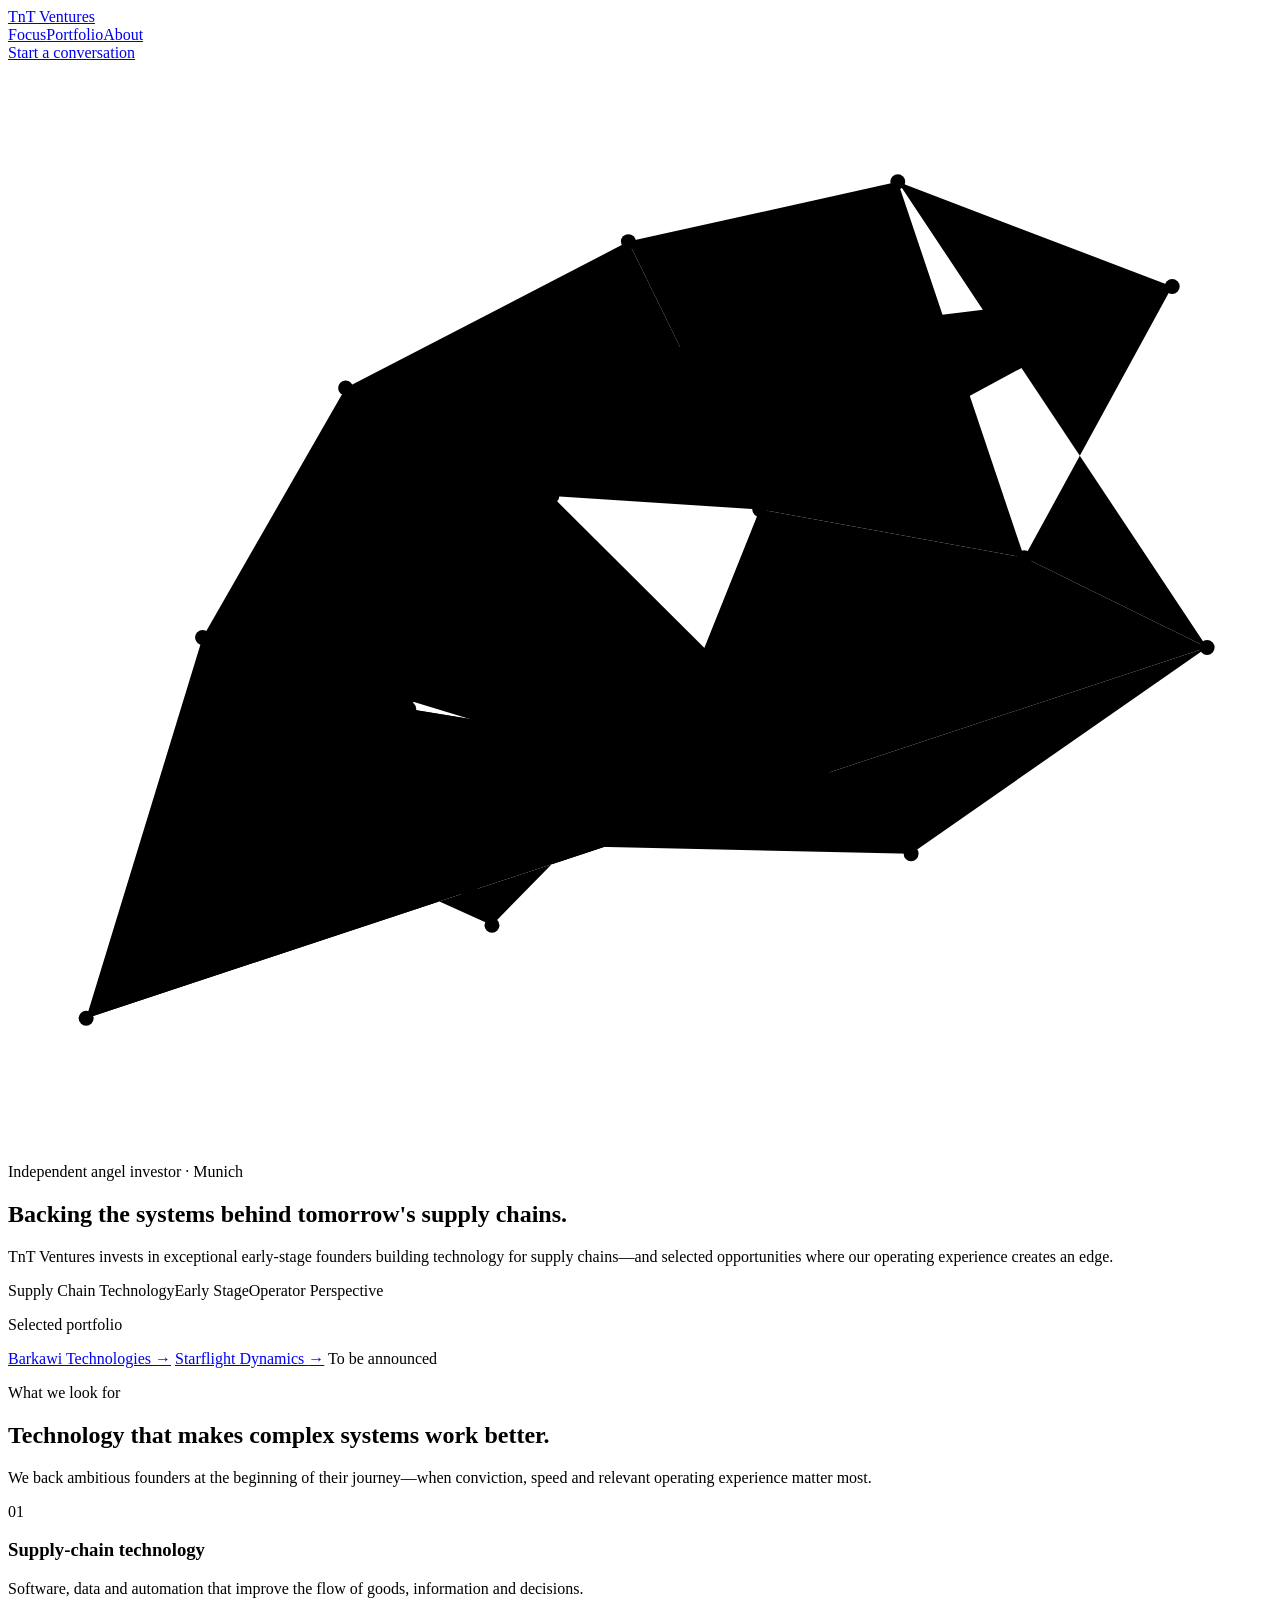
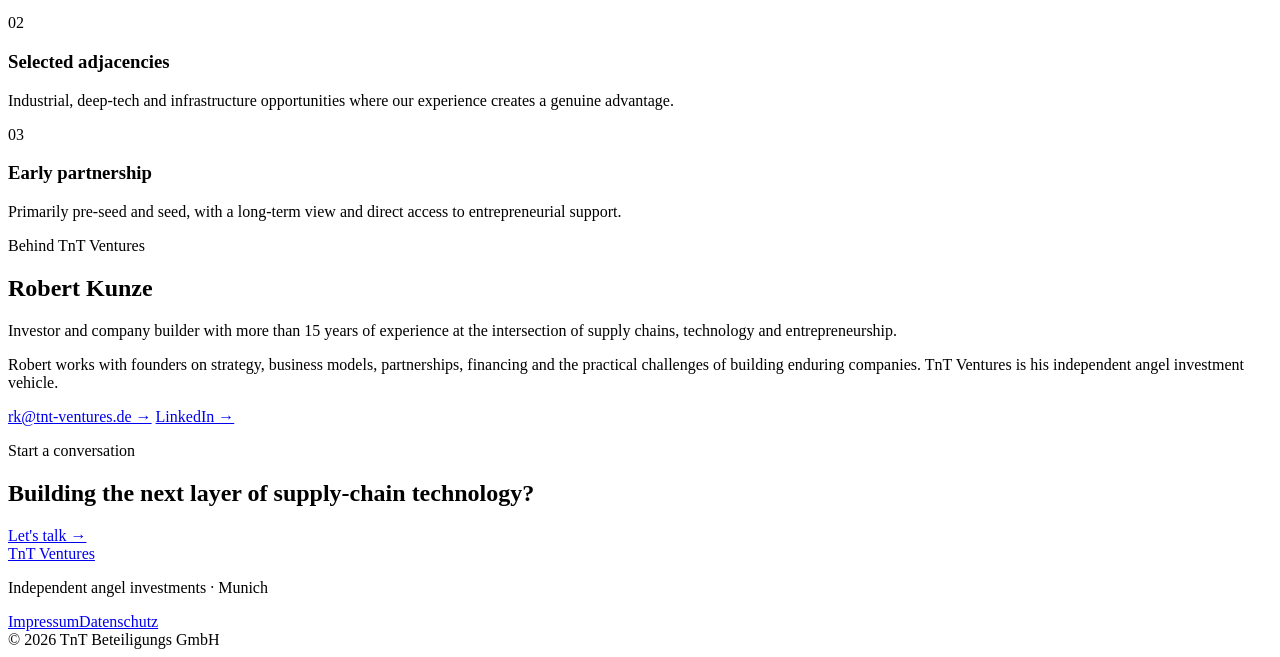
==== index.html @ 294f42b0 "Add index.html" ====
<!doctype html>
<html lang="en">
<head>
  <meta charset="utf-8">
  <meta name="viewport" content="width=device-width,initial-scale=1">
  <title>TnT Ventures | Supply Chain Technology Investments</title>
  <meta name="description" content="TnT Ventures is Robert Kunze's independent angel investment vehicle, backing early-stage founders in supply-chain technology and selected adjacent opportunities.">
  <link rel="canonical" href="https://tnt-ventures.de/">
  <link rel="stylesheet" href="styles.css">
</head>
<body>
<main>
  <header class="site-header">
    <a class="wordmark" href="#top">TnT Ventures</a>
    <nav aria-label="Primary navigation">
      <a href="#focus">Focus</a><a href="#portfolio">Portfolio</a><a href="#about">About</a>
    </nav>
    <a class="header-cta" href="mailto:rk@tnt-ventures.de">Start a conversation</a>
  </header>

  <section class="hero" id="top">
    <svg class="network" aria-hidden="true" viewBox="0 0 760 650" preserveAspectRatio="xMidYMid slice">
      <g class="network-lines">
        <path d="M47 575 178 468 291 519 394 414 543 476 721 352"/><path d="M47 575 117 346 241 389 394 414 452 269 611 298 721 352"/><path d="M117 346 203 196 327 261 241 389 291 519"/><path d="M203 196 373 108 452 269 327 261 394 414"/><path d="M373 108 535 72 611 298 452 269"/><path d="M535 72 700 135 611 298 721 352"/><path d="M178 468 241 389 394 414 543 476"/><path d="M203 196 452 269 700 135"/><path d="M117 346 327 261 543 476"/>
      </g>
      <g class="network-nodes">
        <circle cx="47" cy="575" r="4.5"/><circle cx="178" cy="468" r="4.5"/><circle cx="291" cy="519" r="4.5"/><circle cx="394" cy="414" r="4.5"/><circle cx="543" cy="476" r="4.5"/><circle cx="721" cy="352" r="4.5"/><circle cx="117" cy="346" r="4.5"/><circle cx="241" cy="389" r="4.5"/><circle cx="452" cy="269" r="4.5"/><circle cx="611" cy="298" r="4.5"/><circle cx="203" cy="196" r="4.5"/><circle cx="327" cy="261" r="4.5"/><circle cx="373" cy="108" r="4.5"/><circle cx="535" cy="72" r="4.5"/><circle cx="700" cy="135" r="4.5"/>
      </g>
    </svg>
    <div class="hero-copy">
      <p class="eyebrow">Independent angel investor · Munich</p>
      <h1>Backing the systems behind tomorrow's supply chains.</h1>
      <p class="hero-intro">TnT Ventures invests in exceptional early-stage founders building technology for supply chains—and selected opportunities where our operating experience creates an edge.</p>
      <div class="proof-row"><span>Supply Chain Technology</span><span>Early Stage</span><span>Operator Perspective</span></div>
    </div>
  </section>

  <section class="portfolio-strip" id="portfolio">
    <p class="section-kicker">Selected portfolio</p>
    <div class="portfolio-list">
      <a href="https://www.barkawi.com/" target="_blank" rel="noreferrer">Barkawi Technologies <b>→</b></a>
      <a href="https://www.starflight-dynamics.com/" target="_blank" rel="noreferrer">Starflight Dynamics <b>→</b></a>
      <span>To be announced</span>
    </div>
  </section>

  <section class="focus-section" id="focus">
    <div><p class="section-kicker">What we look for</p><h2>Technology that makes complex systems work better.</h2></div>
    <div class="focus-copy">
      <p>We back ambitious founders at the beginning of their journey—when conviction, speed and relevant operating experience matter most.</p>
      <div class="focus-grid">
        <article><span>01</span><h3>Supply-chain technology</h3><p>Software, data and automation that improve the flow of goods, information and decisions.</p></article>
        <article><span>02</span><h3>Selected adjacencies</h3><p>Industrial, deep-tech and infrastructure opportunities where our experience creates a genuine advantage.</p></article>
        <article><span>03</span><h3>Early partnership</h3><p>Primarily pre-seed and seed, with a long-term view and direct access to entrepreneurial support.</p></article>
      </div>
    </div>
  </section>

  <section class="about-section" id="about">
    <div><p class="section-kicker">Behind TnT Ventures</p><h2>Robert Kunze</h2></div>
    <div>
      <p class="about-lead">Investor and company builder with more than 15 years of experience at the intersection of supply chains, technology and entrepreneurship.</p>
      <p>Robert works with founders on strategy, business models, partnerships, financing and the practical challenges of building enduring companies. TnT Ventures is his independent angel investment vehicle.</p>
      <div class="about-links">
        <a href="mailto:rk@tnt-ventures.de">rk@tnt-ventures.de →</a>
        <a href="https://www.linkedin.com/search/results/people/?keywords=Robert%20Kunze%20Barkawi" target="_blank" rel="noreferrer">LinkedIn →</a>
      </div>
    </div>
  </section>

  <section class="contact-section">
    <p class="section-kicker">Start a conversation</p>
    <h2>Building the next layer of supply-chain technology?</h2>
    <a class="contact-link" href="mailto:rk@tnt-ventures.de">Let's talk →</a>
  </section>

  <footer>
    <a class="wordmark" href="#top">TnT Ventures</a>
    <p>Independent angel investments · Munich</p>
    <div><a href="impressum.html">Impressum</a><a href="datenschutz.html">Datenschutz</a></div>
    <span>© 2026 TnT Beteiligungs GmbH</span>
  </footer>
</main>
</body>
</html>
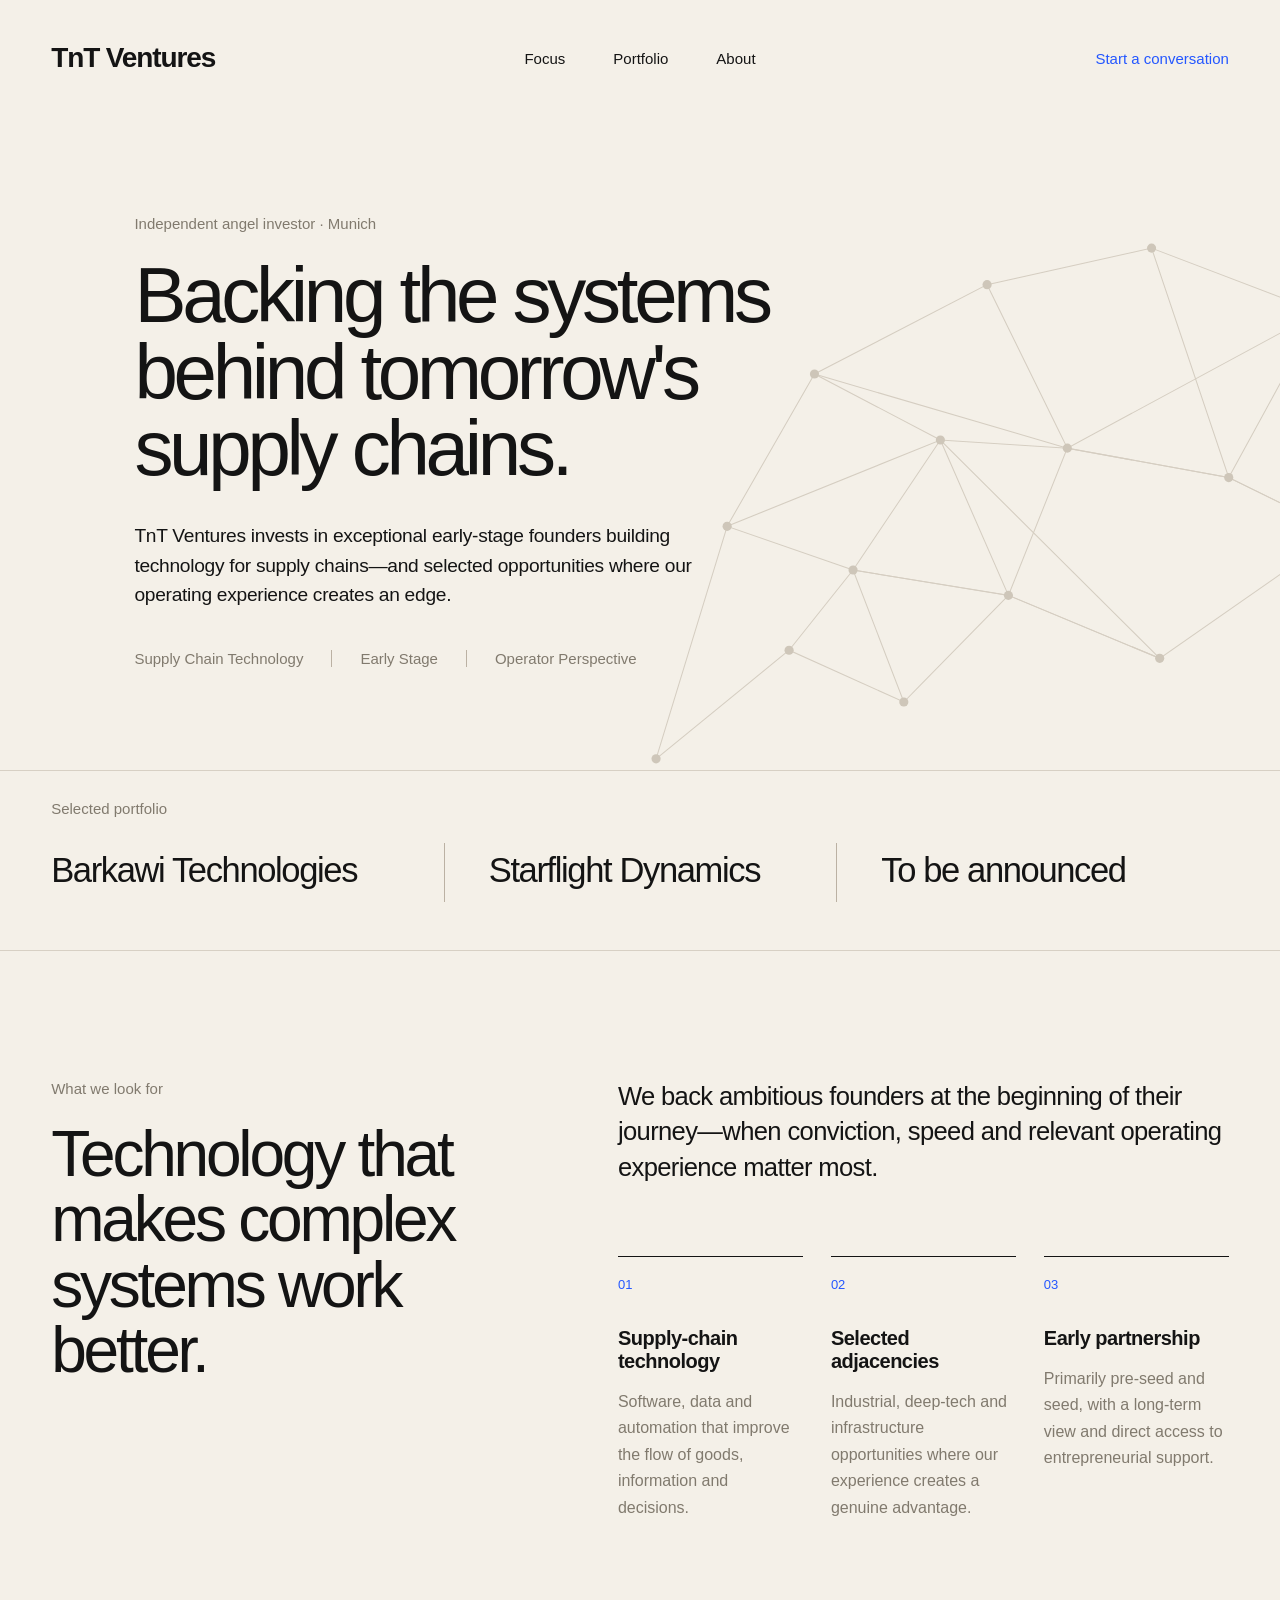
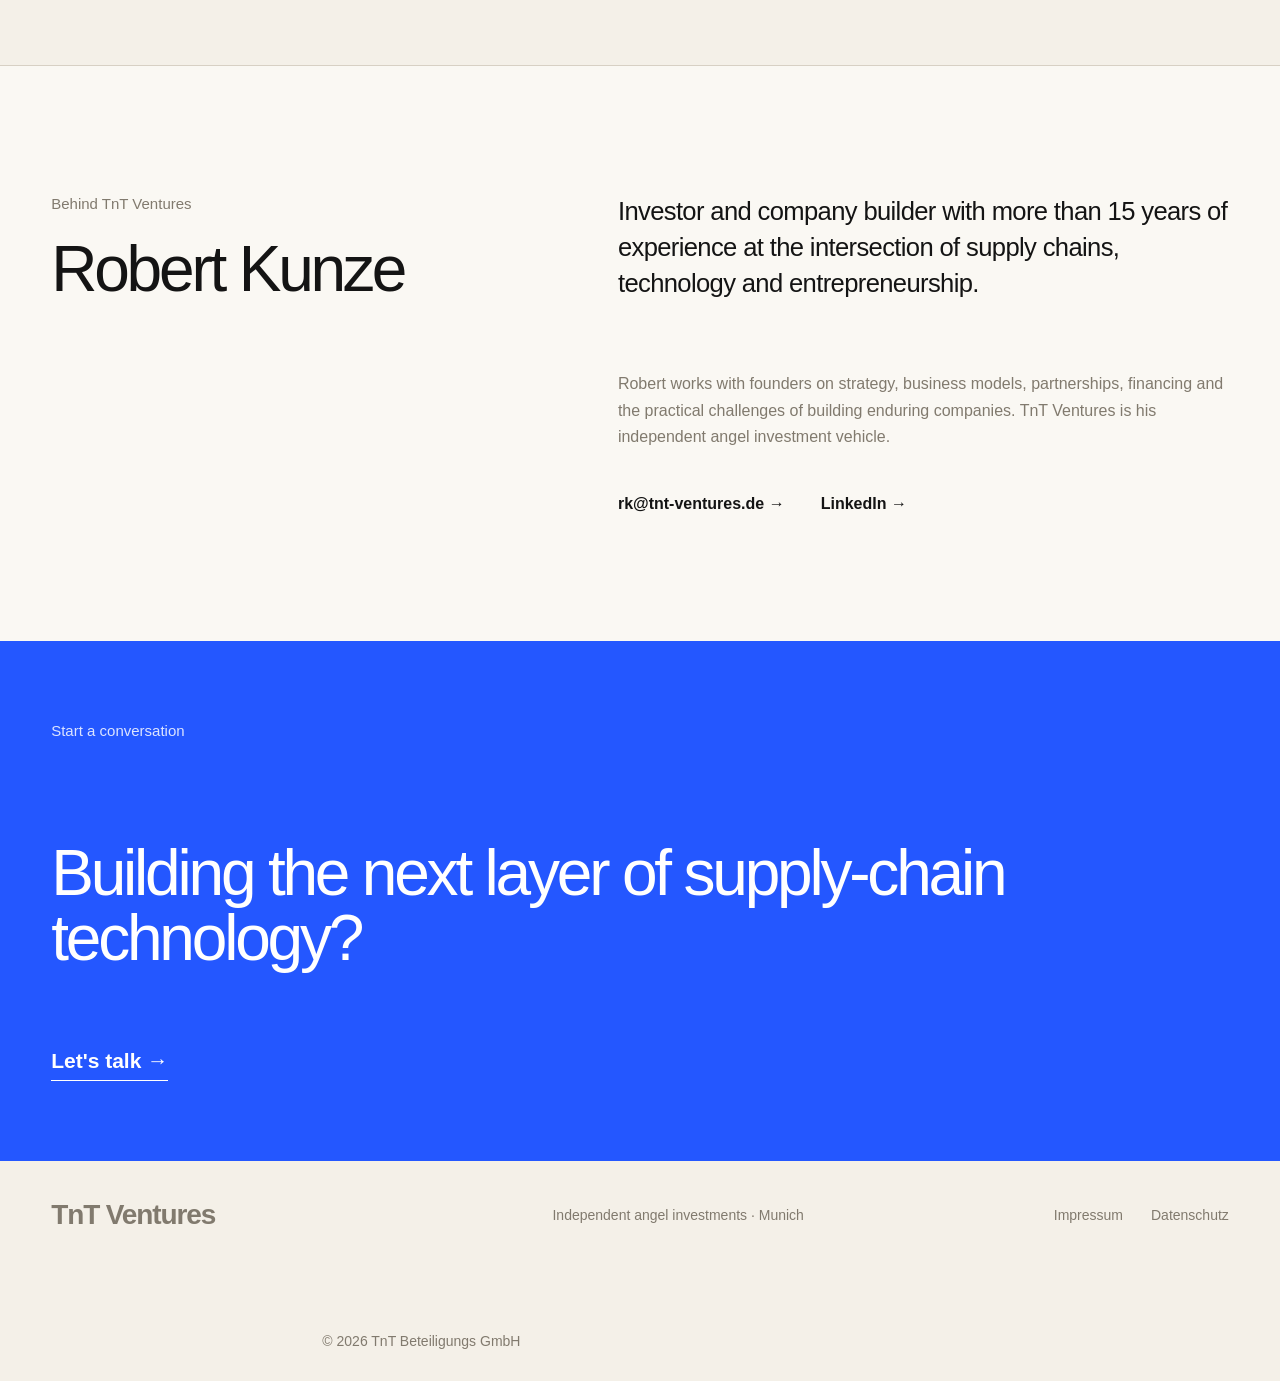
==== commit ecb8593d: "Link Robert Kunze's LinkedIn profile" ====
--- a/index.html
+++ b/index.html
@@ -63,7 +63,7 @@
       <p>Robert works with founders on strategy, business models, partnerships, financing and the practical challenges of building enduring companies. TnT Ventures is his independent angel investment vehicle.</p>
       <div class="about-links">
         <a href="mailto:rk@tnt-ventures.de">rk@tnt-ventures.de →</a>
-        <a href="https://www.linkedin.com/search/results/people/?keywords=Robert%20Kunze%20Barkawi" target="_blank" rel="noreferrer">LinkedIn →</a>
+        <a href="https://www.linkedin.com/in/robert-kunze-53a3495a" target="_blank" rel="noreferrer">LinkedIn →</a>
       </div>
     </div>
   </section>
--- a/styles.css
+++ b/styles.css
@@ -0,0 +1,16 @@
+:root{--canvas:#f4f0e8;--paper:#faf8f3;--ink:#141414;--muted:#817a6e;--rule:#d7d0c4;--accent:#2457ff}
+*{box-sizing:border-box}html{scroll-behavior:smooth}body{margin:0;background:var(--canvas);color:var(--ink);font-family:Arial,Helvetica,sans-serif}a{color:inherit;text-decoration:none}a:focus-visible{outline:2px solid var(--accent);outline-offset:6px}
+.site-header,.hero,.portfolio-strip,.focus-section,.about-section,.contact-section,footer{padding-inline:clamp(24px,4vw,64px)}
+.site-header{height:116px;display:grid;grid-template-columns:1fr auto 1fr;align-items:center;position:relative;z-index:5}.wordmark{font-size:28px;font-weight:600;letter-spacing:-.04em}nav{display:flex;gap:48px}nav a,.header-cta{font-size:15px;font-weight:500;position:relative}.header-cta{color:var(--accent);justify-self:end}nav a:after,.header-cta:after{content:"";position:absolute;height:1.5px;left:0;right:100%;bottom:-6px;background:var(--accent);transition:right .24s ease}nav a:hover:after,.header-cta:hover:after{right:0}
+.hero{min-height:655px;position:relative;overflow:hidden;display:flex;align-items:center;border-bottom:1px solid var(--rule)}.hero-copy{position:relative;z-index:2;width:min(790px,64vw);padding:48px 0 68px clamp(0px,6.5vw,100px);animation:rise .65s ease-out both}.eyebrow,.section-kicker{color:var(--muted);font-size:15px;line-height:1.3}h1{font-size:clamp(58px,6.1vw,92px);line-height:.98;letter-spacing:-.055em;font-weight:400;margin:24px 0 34px}.hero-intro{max-width:610px;font-size:clamp(18px,1.5vw,22px);line-height:1.55;letter-spacing:-.015em;margin:0}.proof-row{display:flex;align-items:center;margin-top:40px;color:var(--muted);font-size:15px}.proof-row span+span{border-left:1px solid #bbb1a3;margin-left:28px;padding-left:28px}
+.network{position:absolute;z-index:1;right:-85px;bottom:-65px;width:min(58vw,820px);height:660px;opacity:.52;animation:network-in 1.1s .15s ease-out both}.network-lines{fill:none;stroke:#b8ad9d;stroke-width:1}.network-nodes{fill:#aa9f8d}
+.portfolio-strip{padding-top:28px;padding-bottom:48px}.section-kicker{margin:0 0 24px}.portfolio-list{display:grid;grid-template-columns:repeat(3,1fr)}.portfolio-list>*{font-size:clamp(24px,2.7vw,41px);letter-spacing:-.04em;padding:8px 34px 12px 0;display:flex;align-items:center;gap:14px}.portfolio-list>*+*{border-left:1px solid #bbb1a3;padding-left:44px}.portfolio-list b{font-size:20px;opacity:0;transform:translateX(-8px);transition:.22s ease}.portfolio-list a:hover,.about-links a:hover{color:var(--accent)}.portfolio-list a:hover b{opacity:1;transform:none}
+.focus-section,.about-section{padding-top:clamp(90px,10vw,150px);padding-bottom:clamp(90px,10vw,150px);display:grid;grid-template-columns:.85fr 1.15fr;gap:clamp(50px,9vw,150px);border-top:1px solid var(--rule)}h2{font-size:clamp(42px,5vw,74px);line-height:1.02;letter-spacing:-.05em;font-weight:400;margin:0}.focus-copy>p,.about-lead{font-size:clamp(22px,2vw,30px);line-height:1.4;letter-spacing:-.025em;margin:0 0 70px}.focus-grid{display:grid;grid-template-columns:repeat(3,1fr);gap:28px}.focus-grid article{border-top:1px solid var(--ink);padding-top:18px}.focus-grid span{color:var(--accent);font-size:13px}.focus-grid h3{font-size:20px;margin:34px 0 14px;letter-spacing:-.025em}.focus-grid p,.about-section>div:last-child>p:not(.about-lead){color:var(--muted);font-size:16px;line-height:1.65}.about-section{background:var(--paper)}.about-links{display:flex;gap:36px;margin-top:44px}.about-links a{font-weight:600}
+.contact-section{background:var(--accent);color:#fff;min-height:520px;padding-top:80px;padding-bottom:80px;display:flex;flex-direction:column;justify-content:space-between}.contact-section .section-kicker{color:#dce4ff}.contact-section h2{max-width:980px}.contact-link{font-size:21px;font-weight:600;align-self:flex-start;border-bottom:1px solid #fff;padding-bottom:7px}
+footer{min-height:220px;display:grid;grid-template-columns:1fr 1fr auto;align-items:center;gap:32px;color:var(--muted);font-size:14px}footer>div{display:flex;gap:28px}footer>div a:hover{color:var(--accent)}footer>span{text-align:right}
+.legal-header{min-height:116px;padding-inline:clamp(24px,4vw,64px);display:flex;justify-content:space-between;align-items:center;border-bottom:1px solid var(--rule)}.legal-header>a:last-child{color:var(--accent);font-size:15px;font-weight:600}.legal-content{max-width:900px;margin:0 auto;padding:100px 32px 140px}.legal-content>h1{margin-bottom:90px}.legal-content section{display:grid;grid-template-columns:260px 1fr;gap:50px;padding:34px 0;border-top:1px solid var(--rule)}.legal-content section h2{font-size:19px;line-height:1.35;letter-spacing:-.02em}.legal-content section p{font-size:16px;line-height:1.7;margin:0 0 16px}.legal-content section p a{color:var(--accent)}.legal-footer{min-height:150px;border-top:1px solid var(--rule);grid-template-columns:1fr auto}
+@keyframes rise{from{opacity:0;transform:translateY(12px)}to{opacity:1;transform:none}}@keyframes network-in{from{opacity:0;transform:translate(30px,12px)}to{opacity:.52;transform:none}}
+@media(max-width:900px){.site-header{grid-template-columns:1fr auto;height:90px}nav{display:none}.hero{min-height:720px;align-items:flex-start}.hero-copy{width:100%;padding:72px 0 260px}.network{width:720px;right:-290px;bottom:-160px;opacity:.35}.portfolio-list,.focus-section,.about-section{grid-template-columns:1fr}.portfolio-list>*{border-left:0!important;border-top:1px solid var(--rule);padding:22px 0!important}.focus-grid{grid-template-columns:1fr}.focus-grid article{padding-bottom:26px}.focus-copy>p,.about-lead{margin-bottom:50px}.about-section>div:first-child h2{margin-bottom:50px}footer{grid-template-columns:1fr 1fr;padding-top:55px;padding-bottom:55px}}
+@media(max-width:700px){.legal-header{min-height:90px;padding-inline:22px}.legal-content{padding:70px 22px 100px}.legal-content>h1{font-size:56px;margin-bottom:60px}.legal-content section{grid-template-columns:1fr;gap:20px}.legal-footer{grid-template-columns:1fr}}
+@media(max-width:560px){.site-header,.hero,.portfolio-strip,.focus-section,.about-section,.contact-section,footer{padding-inline:22px}.wordmark{font-size:24px}.header-cta{font-size:13px}.hero{min-height:690px}.hero-copy{padding-top:64px}h1{font-size:52px}.proof-row{align-items:flex-start;font-size:13px}.proof-row span+span{margin-left:12px;padding-left:12px}.focus-section,.about-section{gap:44px}.about-links{flex-direction:column;gap:22px}.contact-section{min-height:470px}footer{grid-template-columns:1fr;align-content:center}footer>span{text-align:left}}
+@media(prefers-reduced-motion:reduce){html{scroll-behavior:auto}*,*:before,*:after{animation-duration:.01ms!important;animation-iteration-count:1!important;transition-duration:.01ms!important}}
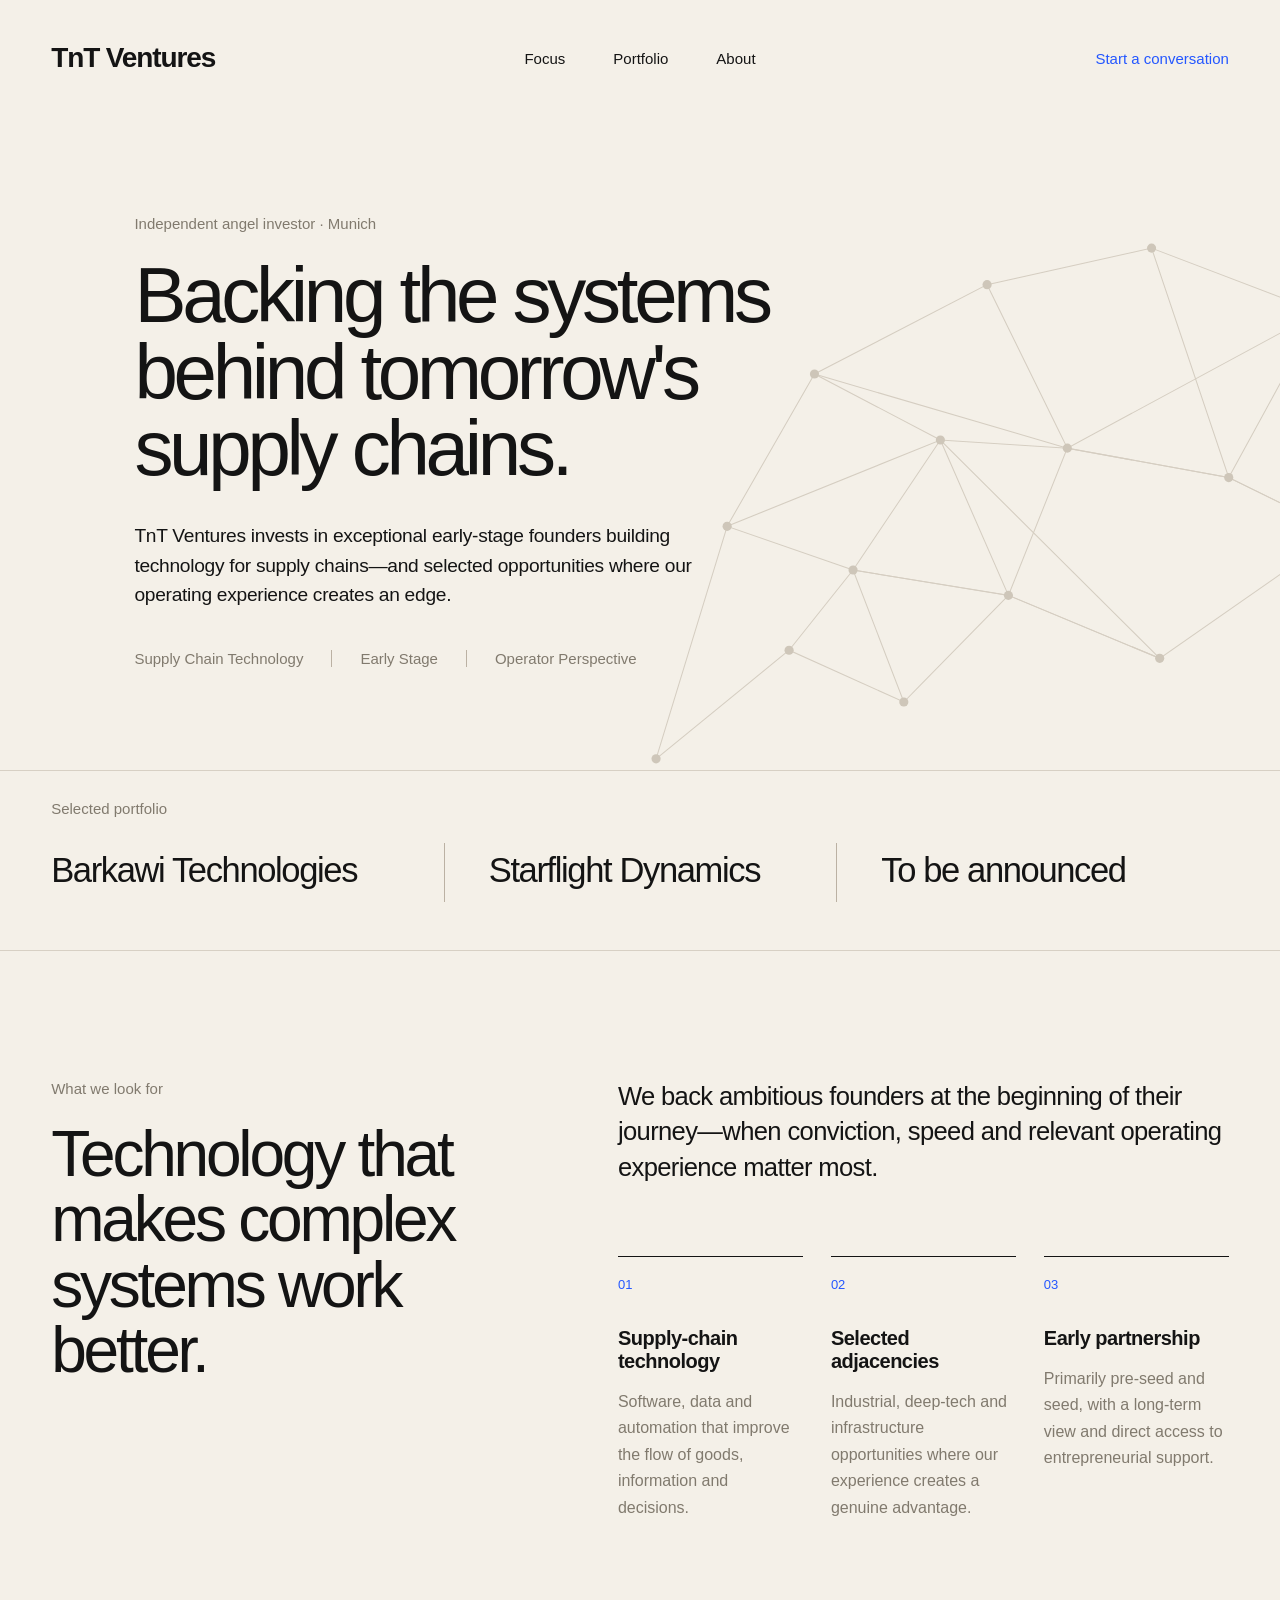
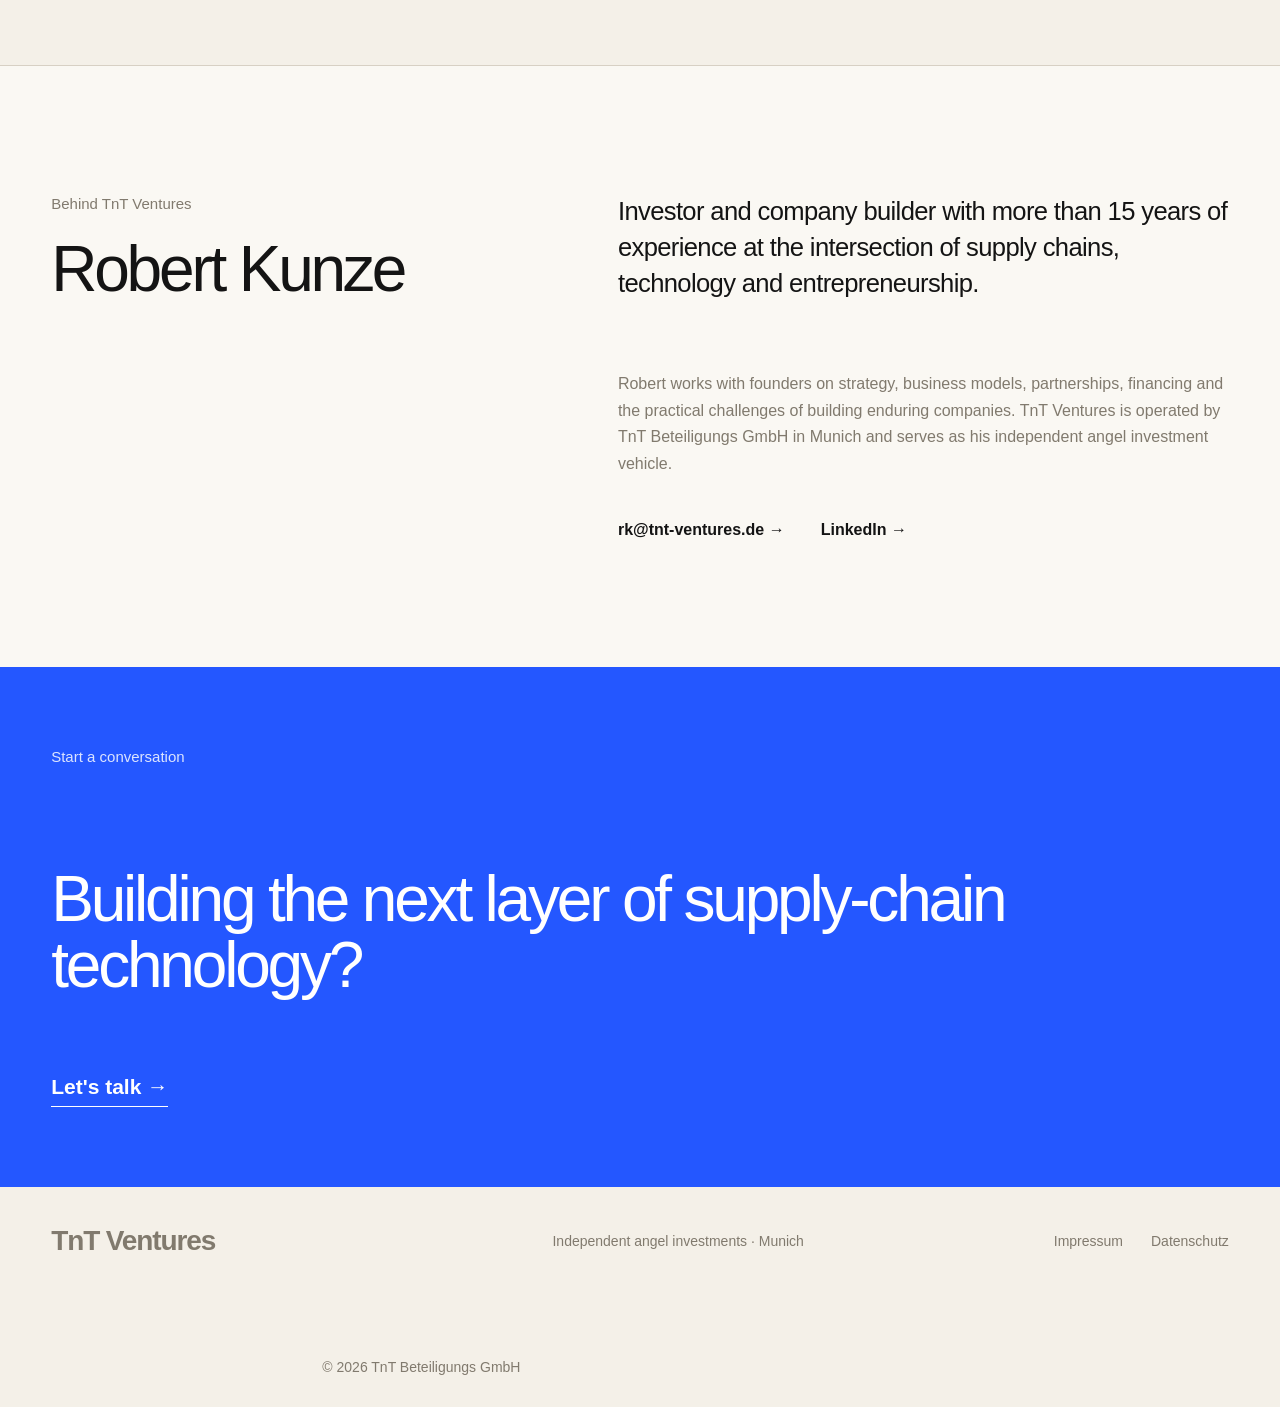
==== commit dcac4b45: "Improve search and AI discoverability" ====
--- a/index.html
+++ b/index.html
@@ -5,8 +5,68 @@
   <meta name="viewport" content="width=device-width,initial-scale=1">
   <title>TnT Ventures | Supply Chain Technology Investments</title>
   <meta name="description" content="TnT Ventures is Robert Kunze's independent angel investment vehicle, backing early-stage founders in supply-chain technology and selected adjacent opportunities.">
+  <meta name="robots" content="index,follow,max-image-preview:large,max-snippet:-1,max-video-preview:-1">
   <link rel="canonical" href="https://tnt-ventures.de/">
+  <link rel="icon" href="/favicon.svg" type="image/svg+xml">
+  <meta property="og:type" content="website">
+  <meta property="og:site_name" content="TnT Ventures">
+  <meta property="og:title" content="TnT Ventures | Supply Chain Technology Investments">
+  <meta property="og:description" content="Independent angel investments in early-stage supply-chain technology and selected adjacent opportunities.">
+  <meta property="og:url" content="https://tnt-ventures.de/">
+  <meta property="og:image" content="https://tnt-ventures.de/social-card.png">
+  <meta property="og:image:width" content="1200">
+  <meta property="og:image:height" content="630">
+  <meta property="og:image:alt" content="TnT Ventures — backing the systems behind tomorrow's supply chains.">
+  <meta property="og:locale" content="en_DE">
+  <meta name="twitter:card" content="summary_large_image">
+  <meta name="twitter:title" content="TnT Ventures | Supply Chain Technology Investments">
+  <meta name="twitter:description" content="Independent angel investments in early-stage supply-chain technology and selected adjacent opportunities.">
+  <meta name="twitter:image" content="https://tnt-ventures.de/social-card.png">
   <link rel="stylesheet" href="styles.css">
+  <script type="application/ld+json">
+  {
+    "@context": "https://schema.org",
+    "@graph": [
+      {
+        "@type": "WebSite",
+        "@id": "https://tnt-ventures.de/#website",
+        "url": "https://tnt-ventures.de/",
+        "name": "TnT Ventures",
+        "description": "Independent angel investments in early-stage supply-chain technology and selected adjacent opportunities.",
+        "inLanguage": "en"
+      },
+      {
+        "@type": "Organization",
+        "@id": "https://tnt-ventures.de/#organization",
+        "name": "TnT Ventures",
+        "legalName": "TnT Beteiligungs GmbH",
+        "url": "https://tnt-ventures.de/",
+        "email": "rk@tnt-ventures.de",
+        "description": "Robert Kunze's independent angel investment vehicle focused on supply-chain technology and selected adjacent opportunities.",
+        "address": {
+          "@type": "PostalAddress",
+          "streetAddress": "Baierbrunner Straße 21",
+          "postalCode": "81379",
+          "addressLocality": "München",
+          "addressCountry": "DE"
+        }
+      },
+      {
+        "@type": "Person",
+        "@id": "https://tnt-ventures.de/#robert-kunze",
+        "name": "Robert Kunze",
+        "jobTitle": "Angel Investor and Company Builder",
+        "url": "https://tnt-ventures.de/#about",
+        "sameAs": [
+          "https://www.linkedin.com/in/robert-kunze-53a3495a"
+        ],
+        "affiliation": {
+          "@id": "https://tnt-ventures.de/#organization"
+        }
+      }
+    ]
+  }
+  </script>
 </head>
 <body>
 <main>
@@ -60,7 +120,7 @@
     <div><p class="section-kicker">Behind TnT Ventures</p><h2>Robert Kunze</h2></div>
     <div>
       <p class="about-lead">Investor and company builder with more than 15 years of experience at the intersection of supply chains, technology and entrepreneurship.</p>
-      <p>Robert works with founders on strategy, business models, partnerships, financing and the practical challenges of building enduring companies. TnT Ventures is his independent angel investment vehicle.</p>
+      <p>Robert works with founders on strategy, business models, partnerships, financing and the practical challenges of building enduring companies. TnT Ventures is operated by TnT Beteiligungs GmbH in Munich and serves as his independent angel investment vehicle.</p>
       <div class="about-links">
         <a href="mailto:rk@tnt-ventures.de">rk@tnt-ventures.de →</a>
         <a href="https://www.linkedin.com/in/robert-kunze-53a3495a" target="_blank" rel="noreferrer">LinkedIn →</a>
